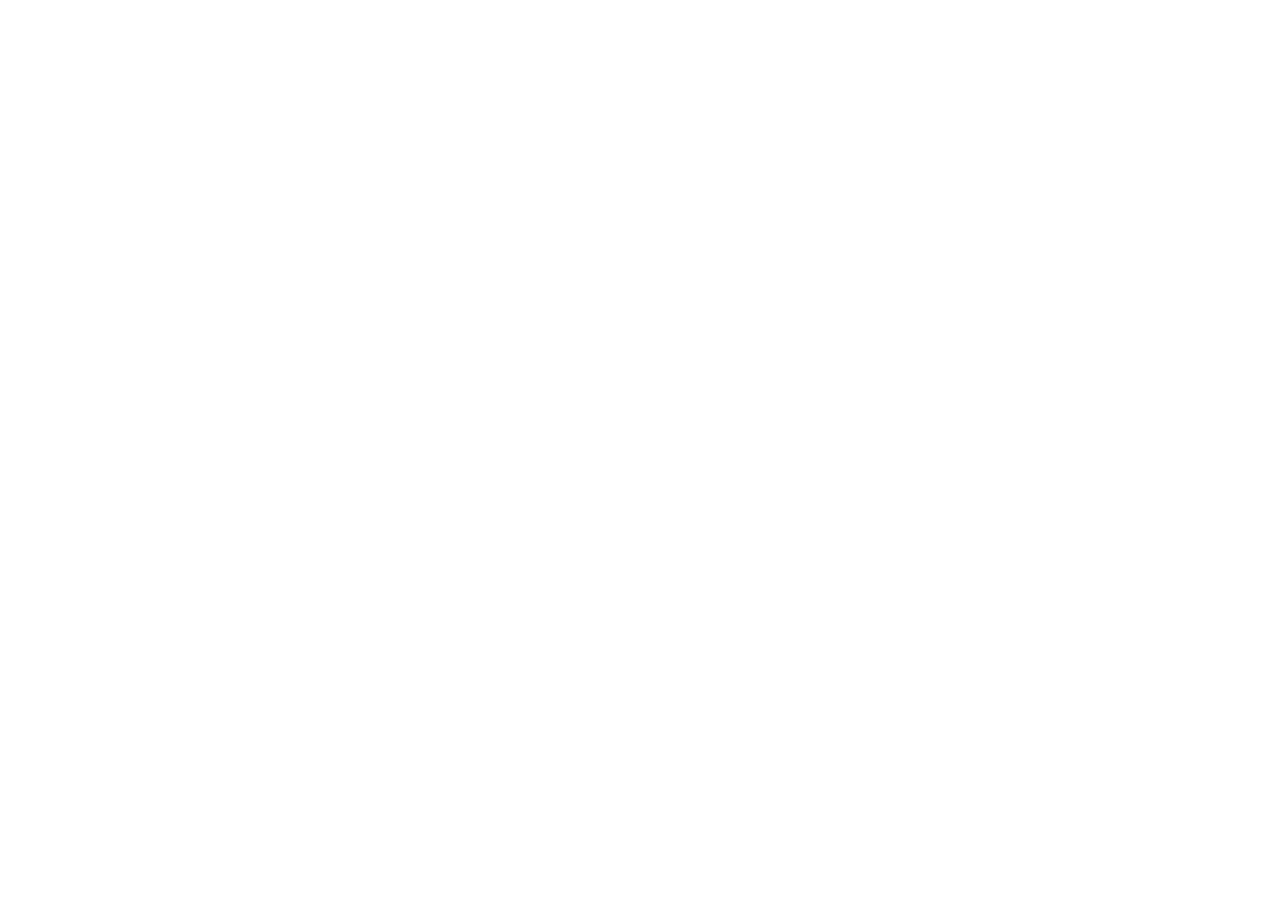
==== pages/contato.html @ 61c120d2 "feat: adiciona head padrão com Bree Serif, título e links de CSS nas páginas" ====
<!DOCTYPE html>
<html lang="pt-BR">
  <head>
    <meta charset="UTF-8">
    <meta name="viewport" content="width=device-width, initial-scale=1.0">
    <!-- Google Fonts - Bree Serif -->
    <link rel="preconnect" href="https://fonts.googleapis.com">
    <link rel="preconnect" href="https://fonts.gstatic.com" crossorigin>
    <link href="https://fonts.googleapis.com/css2?family=Bree+Serif&display=swap" rel="stylesheet">
    <!-- Título padronizado com o nome do projeto e da página -->
    <title>TdB Connect | Contato</title> 
    
    <!-- Arquivos CSS (Subindo um nível com ../) -->
    <link rel="stylesheet" href="../css/reset.css">
    <link rel="stylesheet" href="../css/variaveis.css">
    <link rel="stylesheet" href="../css/global.css">
    <link rel="stylesheet" href="../css/pages.css">
  </head>
</html>
---- css/variaveis.css ----
/* CARREGAMENTO DAS FONTES LOCAIS (@font-face) */
@font-face {
  font-family: 'Glacial Indifference';
  src: url('../fonts/GlacialIndifference-Regular.otf') format('opentype');
  font-weight: normal;
  font-style: normal;
  font-display: swap;
}

@font-face {
  font-family: 'Lovelo Line';
  src: url('../fonts/Lovelo-Line.otf') format('opentype');
  font-weight: bold;
  font-style: normal;
  font-display: swap;
}

:root {
 /* Cores Principais */
 --cor-fundo: #bea1f7;
 --cor-primaria: #8367d3;
 --cor-destaque: #103258;
 --cor-destaque-hover: #1c5d6e;
 --cor-texto:  #103258;
 --cor-texto-claro: #ffffff;
 /*Tipografia e Fontes*/
 --fonte-titulo: georgia, serif;
 --fonte-subtitulo: "bree serif", serif;
 --fonte-corpo: "glacial indifference", sans-serif;
 --fonte-parceria: "lovelo line", sans-serif;
 /*Tamanhos de Fonte*/
 --tamanho-titulo: 90px;
 --tamanho-subtitulo: 29px;
 --tamanho-corpo: 21px;
 --tamanho-parceria: 23px;
 /* Arredondamento e Espaçamentos */
 --border-radius-botao: 20px;
 --espaco-p: 8px;
 --espaco-m: 16px;
 --espaco-g: 32px;
 --largura-max: 1200px;
}
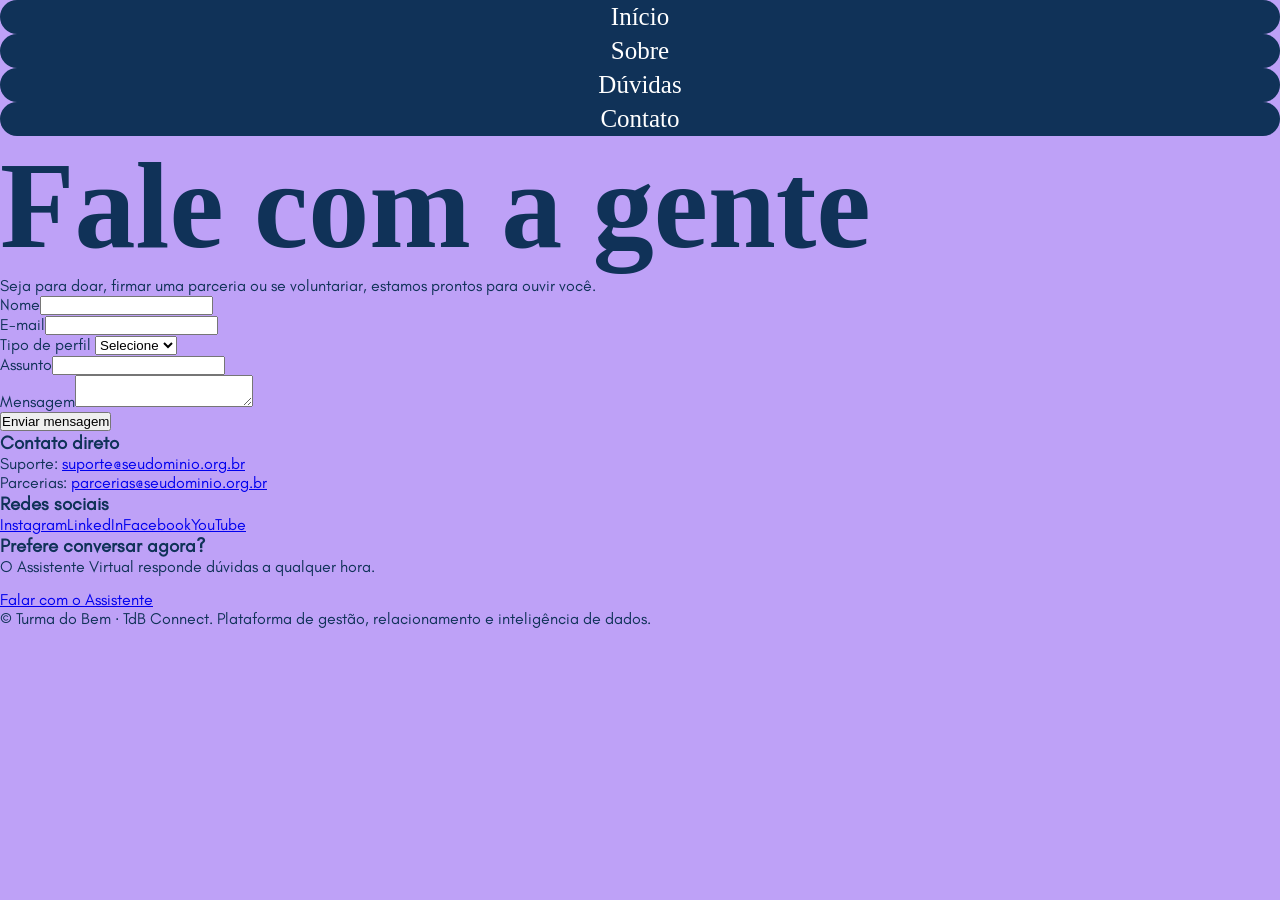
==== commit 97949527: "feat: Construção das páginas contato, faq e sobre." ====
--- a/pages/contato.html
+++ b/pages/contato.html
@@ -16,4 +16,47 @@
     <link rel="stylesheet" href="../css/global.css">
     <link rel="stylesheet" href="../css/pages.css">
   </head>
+  <body>
+   <nav class="menu" aria-label="Navegação principal">
+      <a href="index.html">Início</a>
+      <a href="sobre.html">Sobre</a>
+      <a href="duvidas.html">Dúvidas</a>
+      <a href="contato.html" aria-current="page">Contato</a>
+   </nav>
+   <main>
+     <h1>Fale com a gente</h1>
+     <p class="lead">Seja para doar, firmar uma parceria ou se voluntariar, estamos prontos para ouvir você.</p>
+     <div class="contato-layout"></div>
+     <section class="card">
+        <form action="mailto:contato@seudominio.org.br" method="post" enctype="text/plain">
+          <div class="campo"><label for="nome">Nome</label><input id="nome" name="nome" autocomplete="name" required minlength="3"></div>
+          <div class="campo"><label for="email">E-mail</label><input id="email" name="email" type="email" autocomplete="email" required></div>
+          <div class="campo"><label for="perfil">Tipo de perfil</label>
+          <select id="perfil" name="perfil" required><option value="">Selecione</option><option>Doador</option><option>Parceiro</option><option>Voluntário</option><option>Outro</option></select></div>
+          <div class="campo"><label for="assunto">Assunto</label><input id="assunto" name="assunto" required minlength="3"></div>
+          <div class="campo"><label for="mensagem">Mensagem</label><textarea id="mensagem" name="mensagem" required minlength="10"></textarea></div>
+          <button class="btn" type="submit">Enviar mensagem</button>
+        </form>
+     </section>
+     <aside style="display:grid;gap:18px;align-content:start"></aside>
+     <section class="card">
+        <h3>Contato direto</h3>
+        <ul class="canais">
+          <li>Suporte: <a href="mailto:suporte@seudominio.org.br">suporte@seudominio.org.br</a></li>
+          <li>Parcerias: <a href="mailto:parcerias@seudominio.org.br">parcerias@seudominio.org.br</a></li>
+        </ul>
+     </section>
+     <section class="card">
+        <h3>Redes sociais</h3>
+        <div class="redes"><a href="#">Instagram</a><a href="#">LinkedIn</a><a href="#">Facebook</a><a href="#">YouTube</a></div>
+     </section>
+     <section class="card destaque">
+        <h3>Prefere conversar agora?</h3>
+        <p style="margin-bottom:14px">O Assistente Virtual responde dúvidas a qualquer hora.</p>
+        <a class="btn btn-claro" href="index.html#chatbot">Falar com o Assistente</a>
+     </section>
+     </aside>
+   </main>
+   <footer>© Turma do Bem · TdB Connect. Plataforma de gestão, relacionamento e inteligência de dados.</footer>
+  </body>
 </html>
--- a/css/variaveis.css
+++ b/css/variaveis.css
@@ -1,20 +1,3 @@
-/* CARREGAMENTO DAS FONTES LOCAIS (@font-face) */
-@font-face {
-  font-family: 'Glacial Indifference';
-  src: url('../fonts/GlacialIndifference-Regular.otf') format('opentype');
-  font-weight: normal;
-  font-style: normal;
-  font-display: swap;
-}
-
-@font-face {
-  font-family: 'Lovelo Line';
-  src: url('../fonts/Lovelo-Line.otf') format('opentype');
-  font-weight: bold;
-  font-style: normal;
-  font-display: swap;
-}
-
 :root {
  /* Cores Principais */
  --cor-fundo: #bea1f7;
@@ -29,15 +12,15 @@
  --fonte-corpo: "glacial indifference", sans-serif;
  --fonte-parceria: "lovelo line", sans-serif;
  /*Tamanhos de Fonte*/
- --tamanho-titulo: 90px;
- --tamanho-subtitulo: 29px;
- --tamanho-corpo: 21px;
+ --tamanho-titulo: 122px;
+ --tamanho-subtitulo: 25px;
+ --tamanho-corpo: 16px;
  --tamanho-parceria: 23px;
  /* Arredondamento e Espaçamentos */
- --border-radius-botao: 20px;
- --espaco-p: 8px;
+ --border-radius-botao: 25px;
+ --espaco-p: 3px;
  --espaco-m: 16px;
- --espaco-g: 32px;
+ --espaco-g: 19px;
  --largura-max: 1200px;
 }
 
--- a/css/global.css
+++ b/css/global.css
@@ -0,0 +1,160 @@
+/* CARREGAMENTO DAS FONTES LOCAIS (@font-face) */
+@font-face {
+  font-family: 'Glacial Indifference';
+  src: url('../fonts/GlacialIndifference-Regular.otf') format('opentype');
+  font-weight: normal;
+  font-style: normal;
+  font-display: swap;
+}
+
+@font-face {
+  font-family: 'Lovelo Line';
+  src: url('../fonts/Lovelo\ Line\ Light\ 300.otf') format('opentype');
+  font-weight: bold;
+  font-style: normal;
+  font-display: swap;
+}
+body {
+  background-color: var(--cor-fundo);
+  color: var(--cor-texto);
+  font-family: var(--fonte-corpo);
+  font-size: var(--tamanho-corpo);
+}
+
+h1 {
+  font-family: var(--fonte-titulo);
+  font-size: var(--tamanho-titulo);
+}
+
+/* ---------- Base ---------- */
+*,
+*::before,
+*::after {
+  box-sizing: border-box;
+  margin: 0;
+  padding: 0;
+}
+
+body {
+  min-height: 100vh;
+  display: flex;
+  flex-direction: column;
+  background-color: var(--cor-fundo);
+  color: var(--cor-texto);
+  font-family: var(--fonte-corpo);
+  font-size: var(--tamanho-corpo);
+}
+
+h1 {
+  font-family: var(--fonte-titulo);
+  font-size: var(--tamanho-titulo);
+}
+
+/* ---------- Margens laterais padrão ---------- */
+.header,
+.footer {
+  padding-left: 64px;
+  padding-right: 64px;
+}
+
+/* ---------- Menu ---------- */
+.header {
+  padding-top: var(--espaco-m);
+  padding-bottom: var(--espaco-m);
+  position: relative;
+  z-index: 10;
+}
+
+.menu ul {
+  display: grid;
+  grid-template-columns: repeat(4, 1fr);
+  gap: var(--espaco-g);
+  list-style: none;
+}
+
+.menu a {
+  display: block;
+  padding: var(--espaco-p) var(--espaco-m);
+  background-color: var(--cor-destaque);
+  color: var(--cor-texto-claro);
+  font-family: var(--fonte-subtitulo);
+  font-size: var(--tamanho-subtitulo);
+  text-align: center;
+  text-decoration: none;
+  border-radius: var(--border-radius-botao);
+}
+
+.menu a:hover {
+  background-color: var(--cor-destaque-hover);
+}
+
+/* ---------- Hero ---------- */
+.hero {
+  flex: 1; /* ocupa o espaço livre entre o menu e o rodapé */
+  display: flex;
+  align-items: center;
+  justify-content: space-between;
+  padding: 0 64px;
+}
+
+.hero__texto {
+  color: var(--cor-texto-claro); /* título em branco */
+}
+
+.hero__texto h1 {
+  font-weight: normal;
+  line-height: 1.1;
+}
+
+.hero__texto p {
+  margin-top: var(--espaco-m);
+  font-family: var(--fonte-corpo);
+  font-size: var(--tamanho-subtitulo);   /* era o tamanho do corpo (21px), agora 29px */
+  color: var(--cor-texto);
+}
+
+/* Caixa da colagem: define o tamanho do conjunto */
+.hero__figura {
+  position: relative;
+  flex-shrink: 0;
+  height: 60vh;
+  aspect-ratio: 1.31 / 1;    /* proporção da colagem no seu print */
+  max-width: 48vw;
+  margin-right: -64px;       /* encosta a colagem na borda direita da tela */
+}
+
+/* Colagem de fotos ao fundo */
+.hero__fotos {
+  position: absolute;
+  inset: 0;
+  width: 100%;
+  height: 100%;
+  object-fit: cover;
+  opacity: 0.7;              /* deixa as fotos "lavadas" pelo lilás, como no Canva */
+}
+
+/* Dente por cima */
+.hero__imagem {
+  position: absolute;
+  left: 45%;
+  top: 55%;
+  height: 145%;
+  width: auto;
+  max-width: none;
+  transform: translate(-50%, -50%);
+}
+
+
+
+/* ---------- FIAP-TURMA DO BEM ---------- */
+.footer {
+  padding-top: var(--espaco-p);
+  padding-bottom: var(--espaco-p);
+  text-align: right;
+  text-transform: uppercase;
+  color: var(--cor-texto-claro);
+  font-family: var(--fonte-parceria);
+  font-size: var(--tamanho-parceria);
+  font-weight: bold;
+  text-shadow: 0 0 6px var(--cor-destaque); /* ajuda a ler a fonte fina */
+}
--- a/css/pages.css
+++ b/css/pages.css
@@ -0,0 +1,89 @@
+/* ==========================================
+   PAGES.CSS - estilos específicos de cada página
+   ========================================== */
+
+/* ---------- Página de integrantes ---------- */
+
+/* Título só para leitores de tela (mantém o h1 semântico sem aparecer) */
+.visualmente-oculto {
+  position: absolute;
+  width: 1px;
+  height: 1px;
+  overflow: hidden;
+  clip: rect(0 0 0 0);
+  white-space: nowrap;
+}
+
+.conteudo {
+  flex: 1;
+  padding: var(--espaco-g) 64px;
+}
+
+.titulo-integrantes {
+  text-align: center;
+  margin-top: 30px;
+  margin-bottom: 30px;
+  color: #0d2c4c; /* Cor similar aos botões do menu */
+  font-size: 4rem;
+  font-weight: bold;
+}
+
+/* Lista vertical: um integrante embaixo do outro */
+.integrantes {
+  display: flex;
+  flex-direction: column;
+  gap: var(--espaco-g);
+}
+
+/* Cada linha: foto | dados | QR LinkedIn | QR GitHub */
+.integrante {
+  display: grid;
+  grid-template-columns: 200px minmax(280px, 440px) 200px 200px;
+  align-items: center;
+  gap: var(--espaco-g);
+  justify-content: center;
+}
+
+.integrante__foto {
+  display: block;
+  width: 200px;
+  height: 200px;
+  object-fit: cover;
+}
+
+.integrante__info h2 {
+  font-family: var(--fonte-corpo);
+  font-size: 30px;
+  font-weight: normal;
+}
+
+.integrante__info p {
+  margin-top: var(--espaco-p);
+  font-size: 24px;
+}
+
+/* QR code clicável: funciona como botão para o perfil */
+.integrante__qr {
+  display: flex;
+  justify-content: center;
+}
+
+.integrante__qr a {
+  display: block;
+  padding: var(--espaco-p);
+  background-color: var(--cor-texto-claro);
+  border-radius: var(--border-radius-botao);
+  transition: transform 0.2s ease, box-shadow 0.2s ease;
+}
+
+.integrante__qr a:hover,
+.integrante__qr a:focus-visible {
+  transform: scale(1.06);
+  box-shadow: 0 6px 16px rgba(16, 50, 88, 0.35);
+}
+
+.integrante__qr img {
+  display: block;
+  width: 168px;
+  height: 168px;
+}
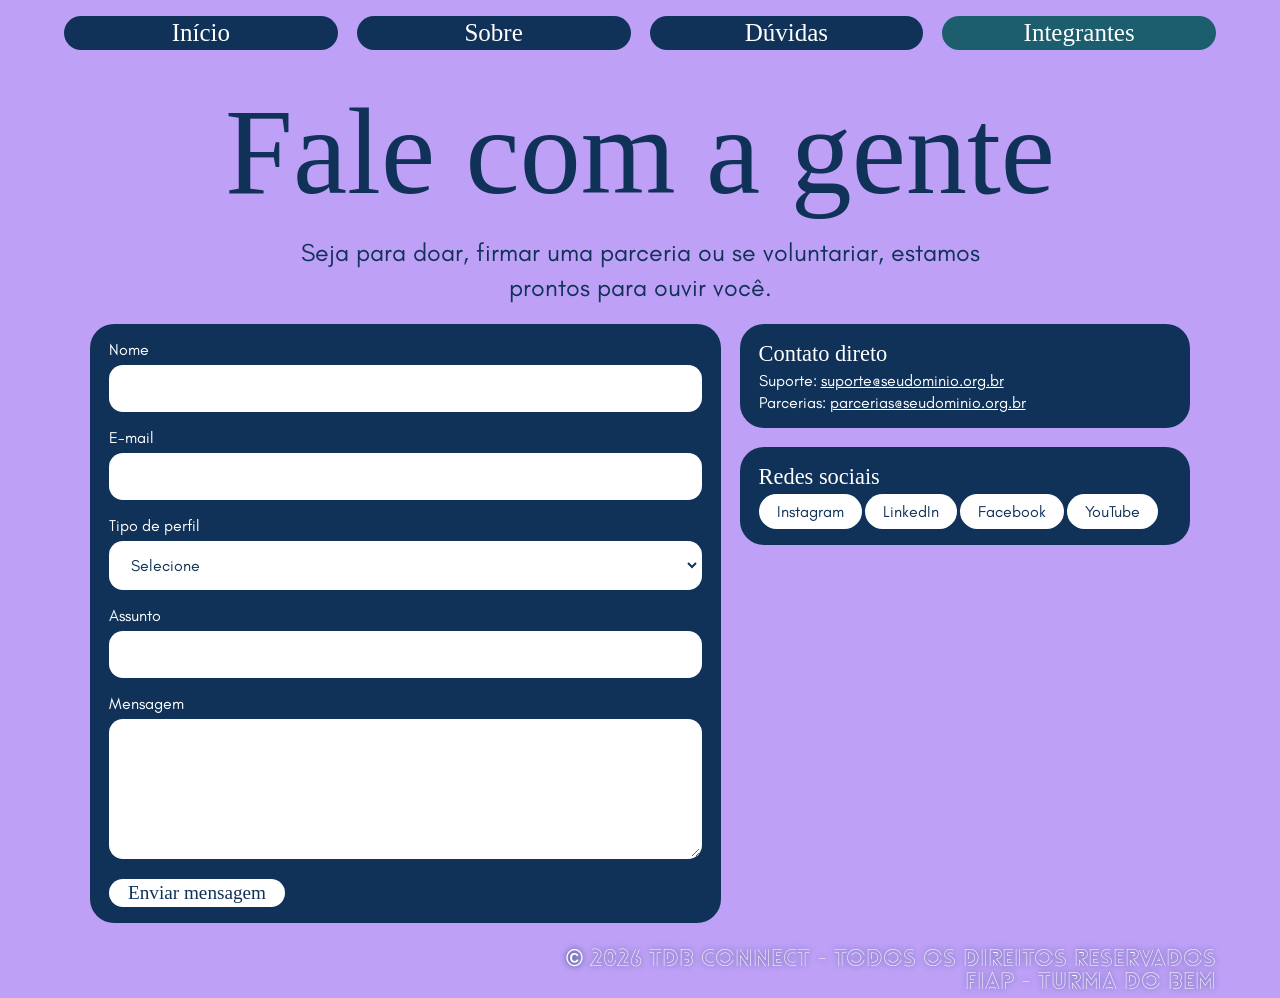
==== commit 0523fd89: "adiciona página Sobre com módulos e proposta de valor/ Apresenta a Turma do Bem, a plataforma TdB Co" ====
--- a/pages/contato.html
+++ b/pages/contato.html
@@ -17,46 +17,76 @@
     <link rel="stylesheet" href="../css/pages.css">
   </head>
   <body>
-   <nav class="menu" aria-label="Navegação principal">
-      <a href="index.html">Início</a>
-      <a href="sobre.html">Sobre</a>
-      <a href="duvidas.html">Dúvidas</a>
-      <a href="contato.html" aria-current="page">Contato</a>
-   </nav>
-   <main>
-     <h1>Fale com a gente</h1>
-     <p class="lead">Seja para doar, firmar uma parceria ou se voluntariar, estamos prontos para ouvir você.</p>
-     <div class="contato-layout"></div>
-     <section class="card">
-        <form action="mailto:contato@seudominio.org.br" method="post" enctype="text/plain">
-          <div class="campo"><label for="nome">Nome</label><input id="nome" name="nome" autocomplete="name" required minlength="3"></div>
-          <div class="campo"><label for="email">E-mail</label><input id="email" name="email" type="email" autocomplete="email" required></div>
-          <div class="campo"><label for="perfil">Tipo de perfil</label>
-          <select id="perfil" name="perfil" required><option value="">Selecione</option><option>Doador</option><option>Parceiro</option><option>Voluntário</option><option>Outro</option></select></div>
-          <div class="campo"><label for="assunto">Assunto</label><input id="assunto" name="assunto" required minlength="3"></div>
-          <div class="campo"><label for="mensagem">Mensagem</label><textarea id="mensagem" name="mensagem" required minlength="10"></textarea></div>
-          <button class="btn" type="submit">Enviar mensagem</button>
-        </form>
-     </section>
-     <aside style="display:grid;gap:18px;align-content:start"></aside>
-     <section class="card">
-        <h3>Contato direto</h3>
-        <ul class="canais">
-          <li>Suporte: <a href="mailto:suporte@seudominio.org.br">suporte@seudominio.org.br</a></li>
-          <li>Parcerias: <a href="mailto:parcerias@seudominio.org.br">parcerias@seudominio.org.br</a></li>
+   <header class="header">
+      <nav class="menu" aria-label="Navegação principal">
+        <ul>
+          <li><a href="../index.html">Início</a></li>
+          <li><a href="sobre.html">Sobre</a></li>
+          <li><a href="faq.html">Dúvidas</a></li>
+          <li><a href="integrantes.html" aria-current="page">Integrantes</a></li>
         </ul>
-     </section>
-     <section class="card">
-        <h3>Redes sociais</h3>
-        <div class="redes"><a href="#">Instagram</a><a href="#">LinkedIn</a><a href="#">Facebook</a><a href="#">YouTube</a></div>
-     </section>
-     <section class="card destaque">
-        <h3>Prefere conversar agora?</h3>
-        <p style="margin-bottom:14px">O Assistente Virtual responde dúvidas a qualquer hora.</p>
-        <a class="btn btn-claro" href="index.html#chatbot">Falar com o Assistente</a>
-     </section>
-     </aside>
-   </main>
-   <footer>© Turma do Bem · TdB Connect. Plataforma de gestão, relacionamento e inteligência de dados.</footer>
+      </nav>
+   </header>
+     <main class="conteudo">
+       <div class="pagina">
+          <h1 class="pagina__titulo">Fale com a gente</h1>
+          <p class="pagina__intro">Seja para doar, firmar uma parceria ou se voluntariar, estamos prontos para ouvir você.</p>
+
+         <div class="contato">
+           <form class="caixa form" action="mailto:contato@seudominio.org.br" method="post" enctype="text/plain">
+             <div class="form__campo">
+               <label for="nome">Nome</label>
+               <input id="nome" name="nome" autocomplete="name" required minlength="3">
+             </div>
+             <div class="form__campo">
+               <label for="email">E-mail</label>
+               <input id="email" name="email" type="email" autocomplete="email" required>
+             </div>
+             <div class="form__campo">
+               <label for="perfil">Tipo de perfil</label>
+               <select id="perfil" name="perfil" required>
+                 <option value="">Selecione</option>
+                 <option>Doador</option>
+                 <option>Parceiro</option>
+                 <option>Voluntário</option>
+                 <option>Outro</option>
+               </select>
+             </div>
+             <div class="form__campo">
+               <label for="assunto">Assunto</label>
+               <input id="assunto" name="assunto" required minlength="3">
+             </div>
+             <div class="form__campo">
+               <label for="mensagem">Mensagem</label>
+               <textarea id="mensagem" name="mensagem" required minlength="10"></textarea>
+             </div>
+             <button class="botao botao--claro" type="submit">Enviar mensagem</button>
+           </form>
+
+           <aside class="contato__lateral">
+             <section class="caixa">
+                <h3 class="caixa__titulo">Contato direto</h3>
+                <ul class="canais">
+                  <li>Suporte: <a href="mailto:suporte@seudominio.org.br">suporte@seudominio.org.br</a></li>
+                  <li>Parcerias: <a href="mailto:parcerias@seudominio.org.br">parcerias@seudominio.org.br</a></li>
+                </ul>
+             </section>
+             <section class="caixa">
+               <h3 class="caixa__titulo">Redes sociais</h3>
+               <div class="redes">
+                 <a href="#">Instagram</a>
+                 <a href="#">LinkedIn</a>
+                 <a href="#">Facebook</a>
+                 <a href="#">YouTube</a>
+               </div>
+             </section>
+           </aside>
+         </div>
+       </div>
+     </main>
+      <footer class="footer">
+        <p>© 2026 TdB Connect - Todos os direitos reservados</p>
+        <p>FIAP - TURMA DO BEM</p>
+      </footer>
   </body>
 </html>
--- a/css/pages.css
+++ b/css/pages.css
@@ -86,4 +86,186 @@
   display: block;
   width: 168px;
   height: 168px;
-}+}
+
+.pagina {
+  max-width: 1100px;
+  margin: 0 auto;
+}
+
+.pagina__titulo {
+  text-align: center;
+  color: var(--cor-destaque);
+  font-weight: normal;
+  line-height: 1.1;
+}
+
+.pagina__intro {
+  max-width: 680px;
+  margin: var(--espaco-m) auto var(--espaco-g);
+  text-align: center;
+  font-size: var(--tamanho-subtitulo);
+  line-height: 1.4;
+}
+
+.pagina__intro a {
+  color: var(--cor-destaque);
+}
+
+.pagina__acao {
+  margin-top: var(--espaco-g);
+  text-align: center;
+}
+
+.secao {
+  margin-top: var(--espaco-g);
+}
+
+.secao__titulo {
+  margin-bottom: var(--espaco-m);
+  text-align: center;
+  color: var(--cor-destaque);
+  font-family: var(--fonte-subtitulo);
+  font-size: var(--tamanho-subtitulo);
+  font-weight: normal;
+}
+
+.grade {
+  display: grid;
+  grid-template-columns: repeat(auto-fit, minmax(280px, 1fr));
+  gap: var(--espaco-g);
+}
+
+.caixa {
+  background-color: var(--cor-destaque);
+  color: var(--cor-texto-claro);
+  border-radius: 24px;
+  padding: var(--espaco-m) var(--espaco-g);
+}
+
+.caixa__titulo {
+  margin-bottom: var(--espaco-p);
+  font-family: var(--fonte-subtitulo);
+  font-size: 1.4rem;
+  font-weight: normal;
+  line-height: 1.25;
+}
+
+.caixa__texto {
+  line-height: 1.6;
+}
+
+
+.caixa__texto + .botao {
+  margin-top: var(--espaco-m);
+}
+
+.botao {
+  display: inline-block;
+  border: 0;
+  cursor: pointer;
+  padding: var(--espaco-p) var(--espaco-g);
+  background-color: var(--cor-destaque);
+  color: var(--cor-texto-claro);
+  font-family: var(--fonte-subtitulo);
+  font-size: 1.2rem;
+  text-decoration: none;
+  border-radius: var(--border-radius-botao);
+}
+
+.botao:hover {
+  background-color: var(--cor-destaque-hover);
+}
+
+.botao--claro {
+  background-color: var(--cor-texto-claro);
+  color: var(--cor-destaque);
+}
+
+.botao--claro:hover {
+  background-color: #e6dcff;
+}
+
+.menu a[aria-current="page"] {
+  background-color: var(--cor-destaque-hover);
+}.contato {
+  display: grid;
+  grid-template-columns: 1.4fr 1fr;
+  gap: var(--espaco-g);
+  align-items: start;
+}
+
+.contato__lateral {
+  display: flex;
+  flex-direction: column;
+  gap: var(--espaco-g);
+}
+
+.form__campo {
+  margin-bottom: var(--espaco-m);
+}
+
+.form label {
+  display: block;
+  margin-bottom: 6px;
+}
+
+.form input,
+.form select,
+.form textarea {
+  width: 100%;
+  padding: 12px 16px;
+  border: 2px solid transparent;
+  border-radius: 14px;
+  background-color: var(--cor-texto-claro);
+  color: var(--cor-texto);
+  font: inherit;
+}
+
+.form textarea {
+  min-height: 140px;
+  resize: vertical;
+}
+
+.form input:focus,
+.form select:focus,
+.form textarea:focus {
+  outline: none;
+  border-color: var(--cor-destaque-hover);
+}
+
+.form input:user-invalid,
+.form select:user-invalid,
+.form textarea:user-invalid {
+  border-color: #e0475b;
+}
+
+.canais {
+  list-style: none;
+  display: flex;
+  flex-direction: column;
+  gap: var(--espaco-p);
+}
+
+.canais a {
+  color: var(--cor-texto-claro);
+}
+
+.redes {
+  display: flex;
+  flex-wrap: wrap;
+  gap: var(--espaco-p);
+}
+
+.redes a {
+  padding: 8px 18px;
+  background-color: var(--cor-texto-claro);
+  color: var(--cor-destaque);
+  text-decoration: none;
+  border-radius: var(--border-radius-botao);
+}
+
+.redes a:hover {
+  background-color: #e6dcff;
+}
+
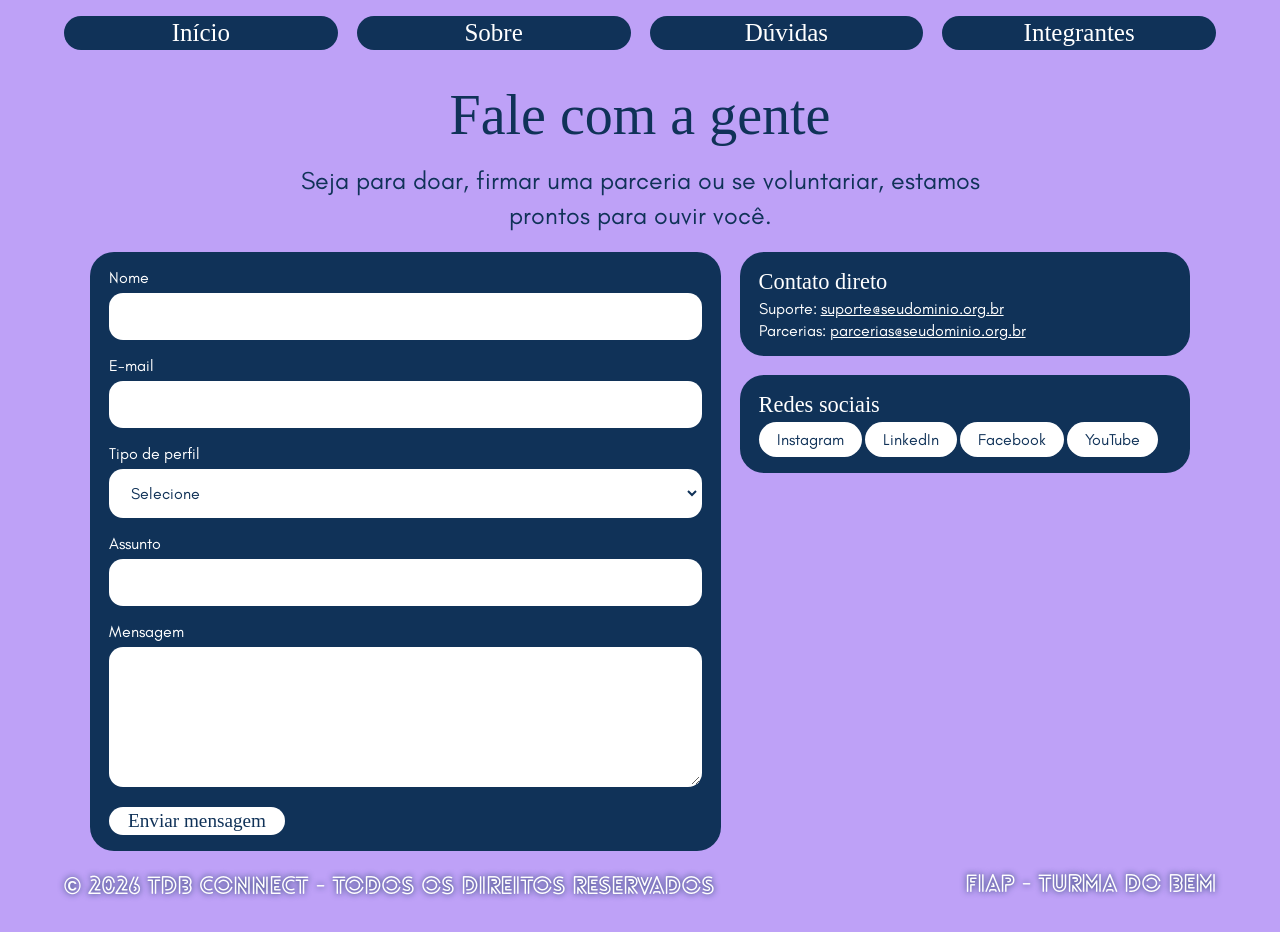
==== commit a352a74a: "refactor: substitui Google Fonts por fontes locais (@font-face)" ====
--- a/pages/contato.html
+++ b/pages/contato.html
@@ -3,10 +3,7 @@
   <head>
     <meta charset="UTF-8">
     <meta name="viewport" content="width=device-width, initial-scale=1.0">
-    <!-- Google Fonts - Bree Serif -->
-    <link rel="preconnect" href="https://fonts.googleapis.com">
-    <link rel="preconnect" href="https://fonts.gstatic.com" crossorigin>
-    <link href="https://fonts.googleapis.com/css2?family=Bree+Serif&display=swap" rel="stylesheet">
+    
     <!-- Título padronizado com o nome do projeto e da página -->
     <title>TdB Connect | Contato</title> 
     
@@ -23,7 +20,7 @@
           <li><a href="../index.html">Início</a></li>
           <li><a href="sobre.html">Sobre</a></li>
           <li><a href="faq.html">Dúvidas</a></li>
-          <li><a href="integrantes.html" aria-current="page">Integrantes</a></li>
+          <li><a href="integrantes.html">Integrantes</a></li>
         </ul>
       </nav>
    </header>
@@ -36,7 +33,7 @@
            <form class="caixa form" action="mailto:contato@seudominio.org.br" method="post" enctype="text/plain">
              <div class="form__campo">
                <label for="nome">Nome</label>
-               <input id="nome" name="nome" autocomplete="name" required minlength="3">
+               <input id="nome" name="nome" type="name" required minlength="3">
              </div>
              <div class="form__campo">
                <label for="email">E-mail</label>
@@ -54,7 +51,7 @@
              </div>
              <div class="form__campo">
                <label for="assunto">Assunto</label>
-               <input id="assunto" name="assunto" required minlength="3">
+               <input id="assunto" name="assunto" type="text" required minlength="3">
              </div>
              <div class="form__campo">
                <label for="mensagem">Mensagem</label>
@@ -65,7 +62,7 @@
 
            <aside class="contato__lateral">
              <section class="caixa">
-                <h3 class="caixa__titulo">Contato direto</h3>
+                <h2 class="caixa__titulo">Contato direto</h2>
                 <ul class="canais">
                   <li>Suporte: <a href="mailto:suporte@seudominio.org.br">suporte@seudominio.org.br</a></li>
                   <li>Parcerias: <a href="mailto:parcerias@seudominio.org.br">parcerias@seudominio.org.br</a></li>
--- a/css/global.css
+++ b/css/global.css
@@ -1,4 +1,10 @@
-/* CARREGAMENTO DAS FONTES LOCAIS (@font-face) */
+/* ==========================================
+   GLOBAL.CSS - TdB Connect
+   Estilos compartilhados entre todas as páginas
+   (usa as variáveis definidas em variaveis.css)
+   ========================================== */
+
+/* ---------- Fontes locais (@font-face) ---------- */
 @font-face {
   font-family: 'Glacial Indifference';
   src: url('../fonts/GlacialIndifference-Regular.otf') format('opentype');
@@ -9,21 +15,10 @@
 
 @font-face {
   font-family: 'Lovelo Line';
-  src: url('../fonts/Lovelo\ Line\ Light\ 300.otf') format('opentype');
-  font-weight: bold;
+  src: url('../fonts/Lovelo-Line-Light-300.otf') format('opentype');
+  font-weight: 300;
   font-style: normal;
   font-display: swap;
-}
-body {
-  background-color: var(--cor-fundo);
-  color: var(--cor-texto);
-  font-family: var(--fonte-corpo);
-  font-size: var(--tamanho-corpo);
-}
-
-h1 {
-  font-family: var(--fonte-titulo);
-  font-size: var(--tamanho-titulo);
 }
 
 /* ---------- Base ---------- */
@@ -36,9 +31,10 @@
 }
 
 body {
-  min-height: 100vh;
+  min-height: 100vh;          /* cresce se o conteúdo for maior que a tela */
   display: flex;
-  flex-direction: column;
+  flex-direction: column;     /* menu em cima, conteúdo no meio, rodapé embaixo */
+  overflow-x: hidden;         /* evita rolagem lateral indesejada */
   background-color: var(--cor-fundo);
   color: var(--cor-texto);
   font-family: var(--fonte-corpo);
@@ -50,19 +46,11 @@
   font-size: var(--tamanho-titulo);
 }
 
-/* ---------- Margens laterais padrão ---------- */
-.header,
-.footer {
-  padding-left: 64px;
-  padding-right: 64px;
-}
-
-/* ---------- Menu ---------- */
+/* ---------- Cabeçalho e menu ---------- */
 .header {
-  padding-top: var(--espaco-m);
-  padding-bottom: var(--espaco-m);
   position: relative;
-  z-index: 10;
+  z-index: 10;                /* fica acima das fotos de fundo */
+  padding: var(--espaco-m) 64px;
 }
 
 .menu ul {
@@ -88,73 +76,73 @@
   background-color: var(--cor-destaque-hover);
 }
 
-/* ---------- Hero ---------- */
-.hero {
-  flex: 1; /* ocupa o espaço livre entre o menu e o rodapé */
+/* ---------- Rodapé ---------- */
+.footer {
+  position: relative;
+  z-index: 10;                /* fica acima das fotos de fundo */
   display: flex;
+  justify-content: space-between;
   align-items: center;
-  justify-content: space-between;
-  padding: 0 64px;
-}
-
-.hero__texto {
-  color: var(--cor-texto-claro); /* título em branco */
-}
-
-.hero__texto h1 {
-  font-weight: normal;
-  line-height: 1.1;
-}
-
-.hero__texto p {
-  margin-top: var(--espaco-m);
-  font-family: var(--fonte-corpo);
-  font-size: var(--tamanho-subtitulo);   /* era o tamanho do corpo (21px), agora 29px */
-  color: var(--cor-texto);
-}
-
-/* Caixa da colagem: define o tamanho do conjunto */
-.hero__figura {
-  position: relative;
-  flex-shrink: 0;
-  height: 60vh;
-  aspect-ratio: 1.31 / 1;    /* proporção da colagem no seu print */
-  max-width: 48vw;
-  margin-right: -64px;       /* encosta a colagem na borda direita da tela */
-}
-
-/* Colagem de fotos ao fundo */
-.hero__fotos {
-  position: absolute;
-  inset: 0;
-  width: 100%;
-  height: 100%;
-  object-fit: cover;
-  opacity: 0.7;              /* deixa as fotos "lavadas" pelo lilás, como no Canva */
-}
-
-/* Dente por cima */
-.hero__imagem {
-  position: absolute;
-  left: 45%;
-  top: 55%;
-  height: 145%;
-  width: auto;
-  max-width: none;
-  transform: translate(-50%, -50%);
-}
-
-
-
-/* ---------- FIAP-TURMA DO BEM ---------- */
-.footer {
-  padding-top: var(--espaco-p);
-  padding-bottom: var(--espaco-p);
-  text-align: right;
+  padding: var(--espaco-p) 64px 32px;
   text-transform: uppercase;
   color: var(--cor-texto-claro);
   font-family: var(--fonte-parceria);
   font-size: var(--tamanho-parceria);
   font-weight: bold;
-  text-shadow: 0 0 6px var(--cor-destaque); /* ajuda a ler a fonte fina */
+  text-shadow: 0 0 6px var(--cor-destaque);
 }
+
+/* ==========================================
+   PÁGINA INICIAL (index.html)
+   ========================================== */
+
+/* ---------- Hero: texto à esquerda, imagens à direita ---------- */
+.hero {
+  flex: 1;                    /* ocupa o espaço entre o menu e o rodapé */
+  min-height: 0;
+  display: flex;
+  align-items: center;
+  justify-content: space-between;
+  gap: var(--espaco-g);
+  padding: 0 64px;
+}
+
+.hero__texto {
+  color: var(--cor-texto-claro);
+}
+
+  .hero__texto h1 {
+  font-size: min(180px, 30vh, 7vw);   
+  font-weight: normal;
+  line-height: 1.1;
+  }
+
+.hero__texto p {
+  margin-top: var(--espaco-m);
+  font-family: var(--fonte-corpo);
+  font-size: min(var(--tamanho-subtitulo), 3.6vh);
+  color: var(--cor-texto);
+}
+
+/* ---------- Conjunto colagem + dente ---------- */
+.hero__figura {
+  position: relative;
+  isolation: isolate;
+  flex-shrink: 0;
+  height: 80vh;               /* tamanho do conjunto: ajuste aqui */
+  aspect-ratio: 1.31 / 1;
+  max-width: 44vw;
+}
+
+
+/* Dente por cima, com sombra */
+.hero__imagem {
+  position: absolute;
+  left: 45%;
+  top: 55%;
+  height: 145%;               /* tamanho do dente em relação à colagem */
+  width: auto;
+  max-width: none;
+  transform: translate(-50%, -50%);
+  filter: drop-shadow(0 3vh 2.5vh rgba(16, 50, 88, 0.35));
+}
--- a/css/pages.css
+++ b/css/pages.css
@@ -1,9 +1,11 @@
 /* ==========================================
-   PAGES.CSS - estilos específicos de cada página
+   PAGES.CSS - estilos específicos das páginas
+   Índice: 1 Utilitários · 2 Estrutura · 3 Títulos
+           4 Menu (página atual) · 5 Componentes
+           6 Integrantes · 7 FAQ · 8 Contato
    ========================================== */
 
-/* ---------- Página de integrantes ---------- */
-
+/* ---------- 1. Utilitários ---------- */
 /* Título só para leitores de tela (mantém o h1 semântico sem aparecer) */
 .visualmente-oculto {
   position: absolute;
@@ -14,20 +16,139 @@
   white-space: nowrap;
 }
 
+/* ---------- 2. Estrutura das páginas internas ---------- */
 .conteudo {
   flex: 1;
   padding: var(--espaco-g) 64px;
 }
 
+.pagina,
+.faq {
+  max-width: 1100px;
+  margin: 0 auto;
+}
+
+.secao {
+  margin-top: var(--espaco-g);
+}
+
+.pagina__acao {
+  margin-top: var(--espaco-g);
+  text-align: center;
+}
+
+/* ---------- 3. Títulos e introduções ---------- */
+/* Título padrão das páginas internas (Sobre, Contato, FAQ) */
+.pagina__titulo,
+.titulo-pagina {
+  text-align: center;
+  color: var(--cor-destaque);
+  font-size: 56px;            /* menor que os 90px da home */
+  font-weight: normal;
+  line-height: 1.1;
+}
+
+/* Título da página de integrantes */
 .titulo-integrantes {
-  text-align: center;
-  margin-top: 30px;
-  margin-bottom: 30px;
-  color: #0d2c4c; /* Cor similar aos botões do menu */
-  font-size: 4rem;
+  margin: 30px 0;
+  text-align: center;
+  color: var(--cor-destaque);
+  font-size: 3rem;
   font-weight: bold;
 }
 
+.pagina__intro,
+.faq__intro {
+  max-width: 680px;
+  margin: var(--espaco-m) auto var(--espaco-g);
+  text-align: center;
+  font-size: var(--tamanho-subtitulo);
+  line-height: 1.4;
+}
+
+.pagina__intro a,
+.faq__intro a {
+  color: var(--cor-destaque);
+  font-weight: bold;
+}
+
+.faq__intro a:hover {
+  color: var(--cor-destaque-hover);
+}
+
+.secao__titulo {
+  margin-bottom: var(--espaco-m);
+  text-align: center;
+  color: var(--cor-destaque);
+  font-family: var(--fonte-subtitulo);
+  font-size: var(--tamanho-subtitulo);
+  font-weight: normal;
+}
+
+/* ---------- 4. Menu: página atual ---------- */
+/* Aceita aria-current="page" (recomendado) ou class="ativo" */
+.menu a[aria-current="page"],
+.menu a.ativo {
+  background-color: var(--cor-destaque-hover);
+}
+
+/* ---------- 5. Componentes reutilizáveis ---------- */
+.grade {
+  display: grid;
+  grid-template-columns: repeat(auto-fit, minmax(280px, 1fr));
+  gap: var(--espaco-g);
+}
+
+.caixa {
+  padding: var(--espaco-m) var(--espaco-g);
+  background-color: var(--cor-destaque);
+  color: var(--cor-texto-claro);
+  border-radius: 24px;
+}
+
+.caixa__titulo {
+  margin-bottom: var(--espaco-p);
+  font-family: var(--fonte-subtitulo);
+  font-size: 1.4rem;
+  font-weight: normal;
+  line-height: 1.25;
+}
+
+.caixa__texto {
+  line-height: 1.6;
+}
+
+.caixa__texto + .botao {
+  margin-top: var(--espaco-m);
+}
+
+.botao {
+  display: inline-block;
+  padding: var(--espaco-p) var(--espaco-g);
+  border: 0;
+  background-color: var(--cor-destaque);
+  color: var(--cor-texto-claro);
+  font-family: var(--fonte-subtitulo);
+  font-size: 1.2rem;
+  text-decoration: none;
+  cursor: pointer;
+  border-radius: var(--border-radius-botao);
+}
+
+.botao:hover {
+  background-color: var(--cor-destaque-hover);
+}
+
+.botao--claro {
+  background-color: var(--cor-texto-claro);
+  color: var(--cor-destaque);
+}
+
+.botao--claro:hover {
+  background-color: #e6dcff;
+}
+
+/* ---------- 6. Página de integrantes ---------- */
 /* Lista vertical: um integrante embaixo do outro */
 .integrantes {
   display: flex;
@@ -39,9 +160,9 @@
 .integrante {
   display: grid;
   grid-template-columns: 200px minmax(280px, 440px) 200px 200px;
+  justify-content: center;
   align-items: center;
   gap: var(--espaco-g);
-  justify-content: center;
 }
 
 .integrante__foto {
@@ -88,107 +209,70 @@
   height: 168px;
 }
 
-.pagina {
-  max-width: 1100px;
-  margin: 0 auto;
-}
-
-.pagina__titulo {
-  text-align: center;
-  color: var(--cor-destaque);
-  font-weight: normal;
-  line-height: 1.1;
-}
-
-.pagina__intro {
-  max-width: 680px;
-  margin: var(--espaco-m) auto var(--espaco-g);
-  text-align: center;
-  font-size: var(--tamanho-subtitulo);
-  line-height: 1.4;
-}
-
-.pagina__intro a {
-  color: var(--cor-destaque);
-}
-
-.pagina__acao {
-  margin-top: var(--espaco-g);
-  text-align: center;
-}
-
-.secao {
-  margin-top: var(--espaco-g);
-}
-
-.secao__titulo {
-  margin-bottom: var(--espaco-m);
-  text-align: center;
-  color: var(--cor-destaque);
-  font-family: var(--fonte-subtitulo);
-  font-size: var(--tamanho-subtitulo);
-  font-weight: normal;
-}
-
-.grade {
-  display: grid;
-  grid-template-columns: repeat(auto-fit, minmax(280px, 1fr));
-  gap: var(--espaco-g);
-}
-
-.caixa {
+/* ---------- 7. FAQ ---------- */
+.faq__cabecalho {
+  text-align: center;
+}
+
+/* Lista de perguntas: um cartão por pergunta, com espaço entre eles */
+.faq__lista {
+  display: flex;
+  flex-direction: column;
+  gap: var(--espaco-m);
+}
+
+.faq__item {
+  overflow: hidden;           /* mantém os cantos arredondados no hover */
   background-color: var(--cor-destaque);
   color: var(--cor-texto-claro);
-  border-radius: 24px;
+  border-radius: var(--border-radius-botao);
+}
+
+/* Pergunta (parte clicável) */
+.faq__item summary {
+  display: flex;
+  justify-content: space-between;
+  align-items: center;
+  gap: var(--espaco-m);
   padding: var(--espaco-m) var(--espaco-g);
-}
-
-.caixa__titulo {
-  margin-bottom: var(--espaco-p);
   font-family: var(--fonte-subtitulo);
-  font-size: 1.4rem;
-  font-weight: normal;
-  line-height: 1.25;
-}
-
-.caixa__texto {
-  line-height: 1.6;
-}
-
-
-.caixa__texto + .botao {
-  margin-top: var(--espaco-m);
-}
-
-.botao {
-  display: inline-block;
-  border: 0;
+  font-size: 24px;
   cursor: pointer;
-  padding: var(--espaco-p) var(--espaco-g);
-  background-color: var(--cor-destaque);
-  color: var(--cor-texto-claro);
-  font-family: var(--fonte-subtitulo);
-  font-size: 1.2rem;
-  text-decoration: none;
-  border-radius: var(--border-radius-botao);
-}
-
-.botao:hover {
+  list-style: none;           /* tira a setinha padrão */
+}
+
+.faq__item summary::-webkit-details-marker {
+  display: none;              /* tira a setinha no Chrome/Safari */
+}
+
+.faq__item summary::after {
+  content: "+";
+  font-size: 32px;
+  line-height: 1;
+}
+
+.faq__item[open] summary::after {
+  content: "−";
+}
+
+.faq__item summary:hover {
   background-color: var(--cor-destaque-hover);
 }
 
-.botao--claro {
-  background-color: var(--cor-texto-claro);
-  color: var(--cor-destaque);
-}
-
-.botao--claro:hover {
-  background-color: #e6dcff;
-}
-
-.menu a[aria-current="page"] {
-  background-color: var(--cor-destaque-hover);
-}.contato {
+.faq__item summary:focus-visible {
+  outline: 3px solid var(--cor-texto-claro);
+  outline-offset: -3px;
+}
+
+/* Resposta */
+.faq__item p {
+  padding: 0 var(--espaco-g) var(--espaco-m);
+  font-size: 20px;
+  line-height: 1.5;
+}
+
+/* ---------- 8. Contato ---------- */
+.contato {
   display: grid;
   grid-template-columns: 1.4fr 1fr;
   gap: var(--espaco-g);
@@ -267,5 +351,4 @@
 
 .redes a:hover {
   background-color: #e6dcff;
-}
-
+}
